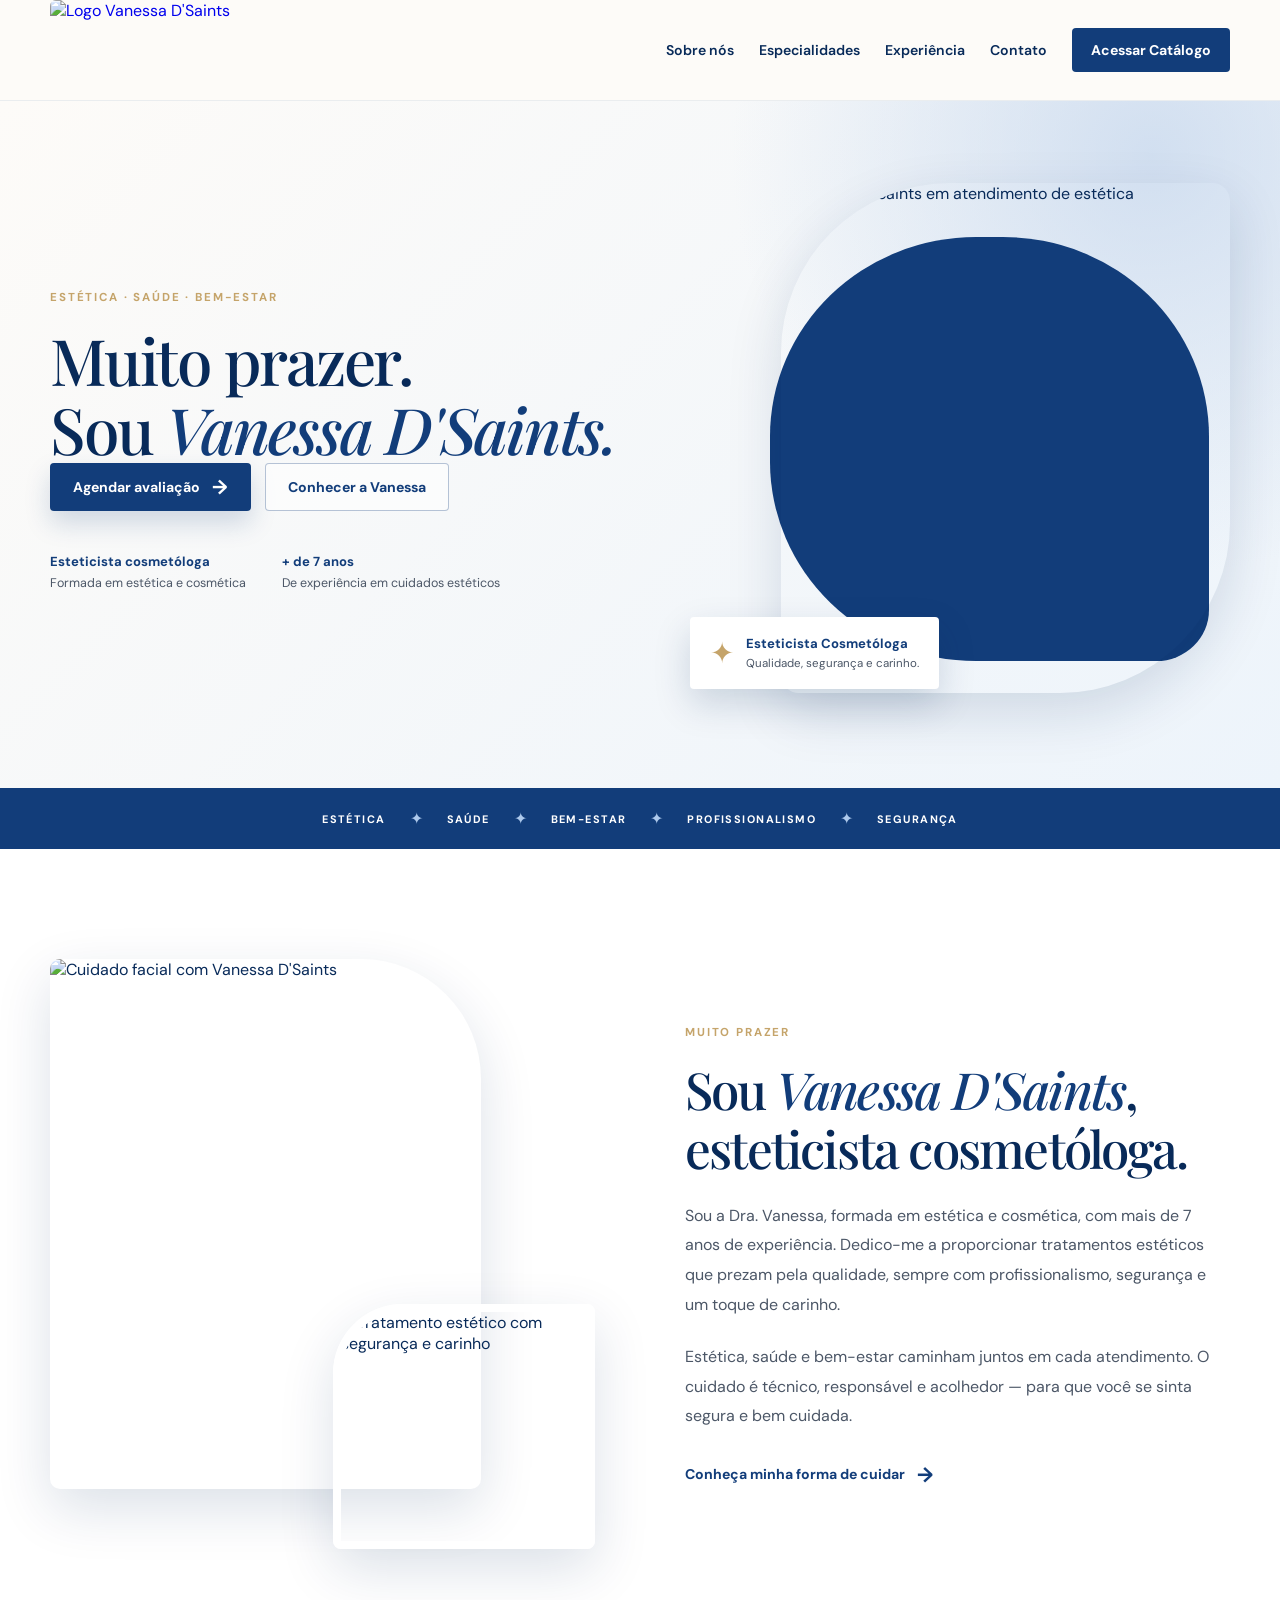
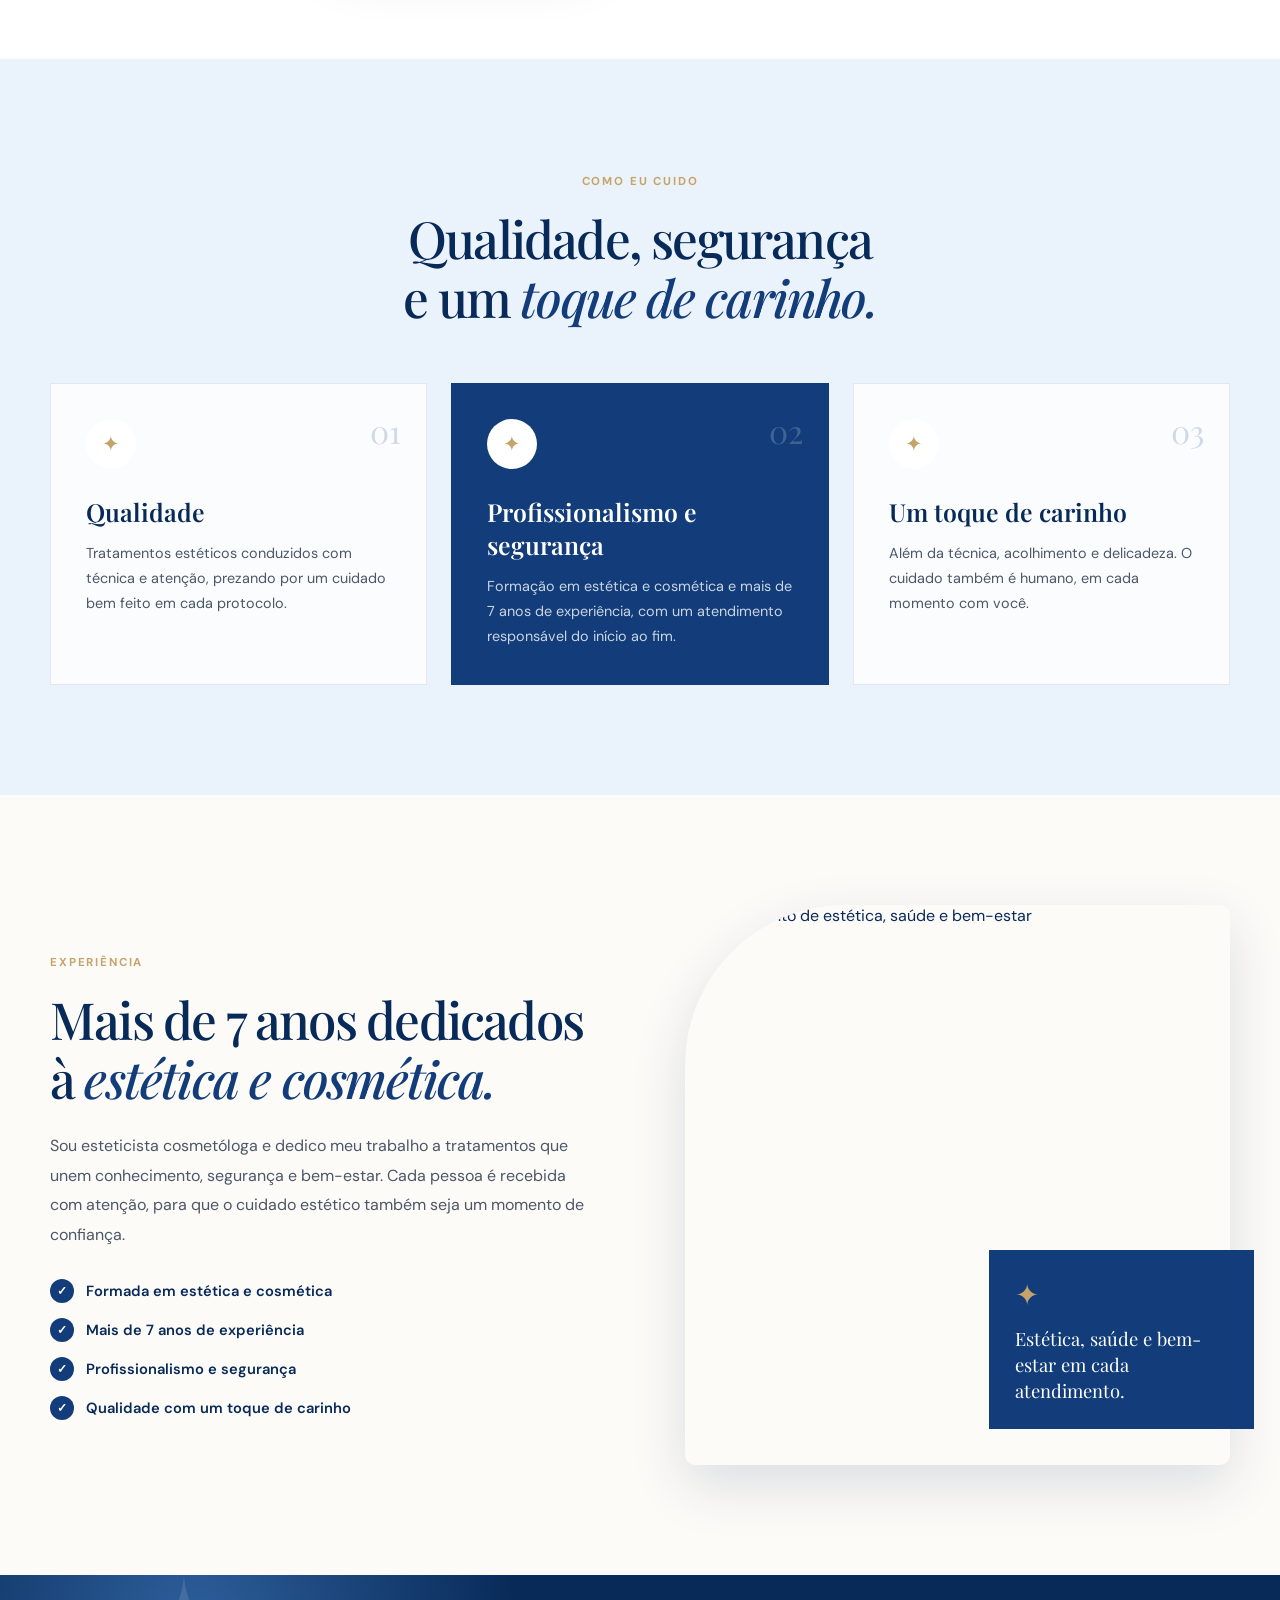
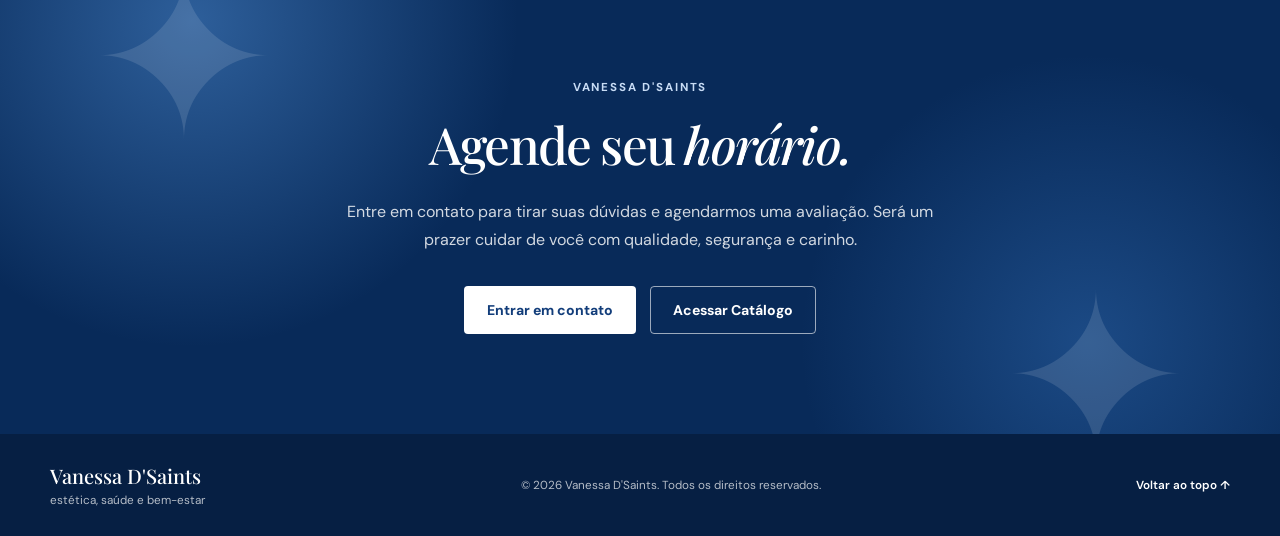
==== index.html @ ae1491d7 "Add files via upload" ====
<!DOCTYPE html>
<html lang="pt-BR">
<head>
    <meta charset="UTF-8">
    <meta name="viewport" content="width=device-width, initial-scale=1.0">
    <title>Vanessa D'Saints | Estética, Saúde e Bem-Estar</title>
    <meta name="description" content="Muito prazer! Sou a Dra. Vanessa, esteticista cosmetóloga formada em estética e cosmética, com mais de 7 anos de experiência.">
    <link rel="stylesheet" href="css/home.css">
</head>
<body>
    <header class="topo">
        <div class="container navegacao">
            <a class="marca" href="#inicio" aria-label="Vanessa D'Saints - Início">
                <img src="assets/logo_branca.jpeg" alt="Logo Vanessa D'Saints">
            </a>

            <button class="menu-mobile" id="menuMobile" type="button" aria-label="Abrir menu" aria-expanded="false">
                <span></span>
                <span></span>
                <span></span>
            </button>

            <nav class="menu" id="menuPrincipal">
                <a href="#sobre">Sobre nós</a>
                <a href="#especialidades">Especialidades</a>
                <a href="#experiencia">Experiência</a>
                <a href="#contato">Contato</a>
                
                <a class="botao botao-menu" href="catalogo.html">Acessar Catálogo</a>
            </nav>
        </div>
    </header>

    <main id="inicio">
        <section class="hero">
            <div class="container hero-conteudo">
                <div class="hero-texto">
                    <span class="selo">ESTÉTICA · SAÚDE · BEM-ESTAR</span>
                    <h1>Muito prazer.<br>Sou <strong>Vanessa D'Saints.</strong></h1>
                    

                    <div class="hero-botoes">
                        <a class="botao botao-primario botao-whatsapp" href="#">Agendar avaliação <span>→</span></a>
                        <a class="botao botao-secundario" href="#sobre">Conhecer a Vanessa</a>
                    </div>

                    <div class="hero-infos">
                        <div>
                            <strong>Esteticista cosmetóloga</strong>
                            <span>Formada em estética e cosmética</span>
                        </div>
                        <div>
                            <strong>+ de 7 anos</strong>
                            <span>De experiência em cuidados estéticos</span>
                        </div>
                    </div>
                </div>

                <div class="hero-imagem">
                    <div class="hero-fundo"></div>
                    <img src="assets/foto-vanessa.jpg" alt="Vanessa D'Saints em atendimento de estética">
                    <div class="cartao-flutuante">
                        <span class="icone-flor">✦</span>
                        <div>
                            <strong>Esteticista Cosmetóloga</strong>
                            <p>Qualidade, segurança e carinho.</p>
                        </div>
                    </div>
                </div>
            </div>
        </section>

        <section class="faixa-destaque" aria-label="Proposta da clínica">
            <div class="container faixa-itens">
                <span>ESTÉTICA</span>
                <i>✦</i>
                <span>SAÚDE</span>
                <i>✦</i>
                <span>BEM-ESTAR</span>
                <i>✦</i>
                <span>PROFISSIONALISMO</span>
                <i>✦</i>
                <span>SEGURANÇA</span>
            </div>
        </section>

        <section class="sobre section" id="sobre">
            <div class="container sobre-grid">
                <div class="sobre-imagens">
                    <img class="imagem-principal" src="assets/dermaplaning.jpg" alt="Cuidado facial com Vanessa D'Saints">
                    <img class="imagem-secundaria" src="assets/peeling-quimico.jpg" alt="Tratamento estético com segurança e carinho">
                </div>

                <div class="sobre-texto">
                    <span class="titulo-pequeno">MUITO PRAZER</span>
                    <h2>Sou <strong>Vanessa D'Saints</strong>, esteticista cosmetóloga.</h2>
                    <p>
                        Sou a Dra. Vanessa, formada em estética e cosmética, com mais de 7 anos de experiência.
                        Dedico-me a proporcionar tratamentos estéticos que prezam pela qualidade, sempre com
                        profissionalismo, segurança e um toque de carinho.
                    </p>
                    <p>
                        Estética, saúde e bem-estar caminham juntos em cada atendimento. O cuidado é técnico,
                        responsável e acolhedor — para que você se sinta segura e bem cuidada.
                    </p>
                    <a class="link-seta" href="#experiencia">Conheça minha forma de cuidar <span>→</span></a>
                </div>
            </div>
        </section>

        <section class="especialidades section" id="especialidades">
            <div class="container">
                <div class="centralizado">
                    <span class="titulo-pequeno">COMO EU CUIDO</span>
                    <h2>Qualidade, segurança<br>e um <strong>toque de carinho.</strong></h2>
                </div>

                <div class="cards-servicos">
                    <article class="card-servico">
                        <span class="numero">01</span>
                        <span class="icone-servico">✦</span>
                        <h3>Qualidade</h3>
                        <p>Tratamentos estéticos conduzidos com técnica e atenção, prezando por um cuidado bem feito em cada protocolo.</p>
                    </article>

                    <article class="card-servico destaque">
                        <span class="numero">02</span>
                        <span class="icone-servico">✦</span>
                        <h3>Profissionalismo e segurança</h3>
                        <p>Formação em estética e cosmética e mais de 7 anos de experiência, com um atendimento responsável do início ao fim.</p>
                    </article>

                    <article class="card-servico">
                        <span class="numero">03</span>
                        <span class="icone-servico">✦</span>
                        <h3>Um toque de carinho</h3>
                        <p>Além da técnica, acolhimento e delicadeza. O cuidado também é humano, em cada momento com você.</p>
                    </article>
                </div>
            </div>
        </section>

        <section class="experiencia section" id="experiencia">
            <div class="container experiencia-grid">
                <div class="experiencia-texto">
                    <span class="titulo-pequeno">EXPERIÊNCIA</span>
                    <h2>Mais de 7 anos dedicados à <strong>estética e cosmética.</strong></h2>
                    <p>
                        Sou esteticista cosmetóloga e dedico meu trabalho a tratamentos que unem conhecimento,
                        segurança e bem-estar. Cada pessoa é recebida com atenção, para que o cuidado estético
                        também seja um momento de confiança.
                    </p>

                    <ul class="lista-diferenciais">
                        <li><span>✓</span> Formada em estética e cosmética</li>
                        <li><span>✓</span> Mais de 7 anos de experiência</li>
                        <li><span>✓</span> Profissionalismo e segurança</li>
                        <li><span>✓</span> Qualidade com um toque de carinho</li>
                    </ul>
                </div>

                <div class="galeria">
                    <img src="assets/massagem-relaxante.jpg" alt="Atendimento de estética, saúde e bem-estar">
                    <div class="galeria-card">
                        <span>✦</span>
                        <p>Estética, saúde e bem-estar em cada atendimento.</p>
                    </div>
                </div>
            </div>
        </section>

        <section class="cta" id="contato">
            <div class="container cta-conteudo">
                <span class="titulo-pequeno claro">VANESSA D'SAINTS</span>
                <h2>Agende seu <strong>horário.</strong></h2>
                <p>
                    Entre em contato para tirar suas dúvidas e agendarmos uma avaliação.
                    Será um prazer cuidar de você com qualidade, segurança e carinho.
                </p>

                <div class="cta-botoes">
                    <a class="botao botao-claro botao-whatsapp" id="botaoWhatsapp" href="#">Entrar em contato</a>
                    <a class="botao botao-contorno-claro" href="catalogo.html">Acessar Catálogo</a>
                </div>
            </div>
        </section>
    </main>

    <footer class="rodape">
        <div class="container rodape-conteudo">
            <div class="rodape-marca">
                <strong>Vanessa D'Saints</strong>
                <span>estética, saúde e bem-estar</span>
            </div>
            <p>© <span id="anoAtual">2026</span> Vanessa D'Saints. Todos os direitos reservados.</p>
            <a class="voltar-topo" href="#inicio">Voltar ao topo ↑</a>
        </div>
    </footer>

    <script src="js/home.js"></script>
<script type="module" src="https://static.cloudflareinsights.com/beacon.min.js/v31edd6df95cf4e85bb4c19e7a9bdbcba1788362987495" integrity="sha512-iIg7k2xntmwu6/uSb5tpc/hySgZc4eoL31yB29W6tJFo2akwjPWcEqnCEdJvGexCL0KEQwVYv5BlowfhVz26hg==" data-cf-beacon='{"version":"2024.11.0","token":"55d6c902a8a143b1ab6c5051b2a1f75b","spa":2}' crossorigin="anonymous"></script>
</body>
</html>
---- css/home.css ----
@import url("https://fonts.googleapis.com/css2?family=DM+Sans:wght@400;500;600;700&family=Playfair+Display:ital,wght@0,500;0,600;0,700;1,500;1,600&display=swap");

:root {
    --azul-principal: #123d7a;
    --azul-escuro: #082a59;
    --azul-claro: #eaf2fb;
    --azul-suave: #d9e7f7;
    --branco: #ffffff;
    --creme: #fdfbf8;
    --cinza-texto: #4c5767;
    --cinza-claro: #edf1f6;
    --dourado: #c5a46a;
    --sombra: 0 20px 55px rgba(10, 43, 89, 0.14);
}

* {
    margin: 0;
    padding: 0;
    box-sizing: border-box;
}

html {
    scroll-behavior: smooth;
}

body {
    background-color: var(--creme);
    color: var(--azul-escuro);
    font-family: "DM Sans", sans-serif;
    overflow-x: hidden;
}

img {
    max-width: 100%;
    display: block;
}

a {
    text-decoration: none;
}

.container {
    width: min(1180px, calc(100% - 48px));
    margin: 0 auto;
}

.section {
    padding: 110px 0;
}

.topo {
    position: sticky;
    top: 0;
    z-index: 100;
    background: rgba(253, 251, 248, 0.94);
    backdrop-filter: blur(12px);
    border-bottom: 1px solid rgba(18, 61, 122, 0.08);
}

.navegacao {
    min-height: 86px;
    display: flex;
    align-items: center;
    justify-content: space-between;
    gap: 30px;
}

.marca {
    display: flex;
    align-items: center;
}

.marca img {
    width: 500px;
    height: 100px;
    object-fit: contain;
    object-position: center;
    border-radius: 6px;
}

.menu {
    display: flex;
    align-items: center;
    gap: 25px;
}

.menu > a:not(.botao) {
    color: var(--azul-escuro);
    font-size: 0.88rem;
    font-weight: 600;
    transition: color 0.25s ease;
}

.menu > a:not(.botao):hover {
    color: var(--dourado);
}

.botao {
    border: 1px solid transparent;
    border-radius: 4px;
    display: inline-flex;
    align-items: center;
    justify-content: center;
    gap: 12px;
    padding: 14px 22px;
    font-size: 0.88rem;
    font-weight: 700;
    transition: transform 0.25s ease, background 0.25s ease, box-shadow 0.25s ease;
}

.botao:hover {
    transform: translateY(-3px);
}

.botao-menu {
    background: var(--azul-principal);
    color: var(--branco);
    padding: 12px 18px;
}

.botao-menu:hover {
    background: var(--azul-escuro);
    box-shadow: 0 10px 20px rgba(18, 61, 122, 0.2);
}

.menu-mobile {
    display: none;
    border: 0;
    background: transparent;
    cursor: pointer;
}

.menu-mobile span {
    width: 25px;
    height: 2px;
    display: block;
    background: var(--azul-principal);
    margin: 5px 0;
}

.hero {
    background:
        radial-gradient(circle at 90% 8%, rgba(198, 215, 237, 0.75), transparent 32%),
        linear-gradient(135deg, #fdfbf8 0%, #edf4fb 100%);
    padding: 72px 0 85px;
    overflow: hidden;
}

.hero-conteudo {
    display: grid;
    grid-template-columns: 1.05fr 0.95fr;
    align-items: center;
    gap: 68px;
}

.selo,
.titulo-pequeno {
    display: inline-block;
    color: var(--dourado);
    font-size: 0.72rem;
    font-weight: 700;
    letter-spacing: 0.16em;
    margin-bottom: 20px;
}

.hero h1,
.sobre h2,
.especialidades h2,
.experiencia h2,
.cta h2 {
    font-family: "Playfair Display", serif;
    font-weight: 500;
    letter-spacing: -0.035em;
}

.hero h1 {
    max-width: 650px;
    font-size: clamp(2.6rem, 5vw, 4.7rem);
    line-height: 1.08;
    color: var(--azul-escuro);
}

.hero h1 strong,
.sobre h2 strong,
.especialidades h2 strong,
.experiencia h2 strong,
.cta h2 strong {
    color: var(--azul-principal);
    font-style: italic;
    font-weight: 500;
}

.hero-texto > p {
    max-width: 580px;
    color: var(--cinza-texto);
    font-size: 1.03rem;
    line-height: 1.8;
    margin: 25px 0 32px;
}

.hero-botoes,
.cta-botoes {
    display: flex;
    flex-wrap: wrap;
    gap: 14px;
}

.botao-primario {
    color: var(--branco);
    background: var(--azul-principal);
    box-shadow: 0 12px 26px rgba(18, 61, 122, 0.18);
}

.botao-primario:hover {
    background: var(--azul-escuro);
}

.botao-primario span,
.botao-claro span {
    font-size: 1.25rem;
    line-height: 0;
}

.botao-secundario {
    color: var(--azul-principal);
    border-color: rgba(18, 61, 122, 0.3);
    background: rgba(255, 255, 255, 0.55);
}

.botao-secundario:hover {
    background: var(--branco);
}

.hero-infos {
    display: flex;
    gap: 36px;
    margin-top: 42px;
}

.hero-infos div {
    display: flex;
    flex-direction: column;
    gap: 5px;
}

.hero-infos strong {
    color: var(--azul-principal);
    font-size: 0.82rem;
}

.hero-infos span {
    color: var(--cinza-texto);
    font-size: 0.78rem;
}

.hero-imagem {
    position: relative;
    min-height: 530px;
    display: flex;
    justify-content: flex-end;
    align-items: center;
}

.hero-fundo {
    position: absolute;
    top: 12%;
    right: 4%;
    width: 83%;
    height: 80%;
    border-radius: 47% 47% 12% 47%;
    background: var(--azul-principal);
}

.hero-imagem > img {
    position: relative;
    z-index: 1;
    width: 85%;
    height: 510px;
    object-fit: cover;
    object-position: center;
    border-radius: 170px 18px 170px 18px;
    box-shadow: var(--sombra);
}

.cartao-flutuante {
    position: absolute;
    z-index: 2;
    bottom: 14px;
    left: -12px;
    display: flex;
    align-items: center;
    gap: 12px;
    padding: 17px 20px;
    border-radius: 4px;
    background: var(--branco);
    box-shadow: 0 15px 36px rgba(7, 42, 89, 0.17);
}

.icone-flor {
    color: var(--dourado);
    font-size: 1.8rem;
}

.cartao-flutuante strong {
    display: block;
    color: var(--azul-principal);
    font-size: 0.82rem;
}

.cartao-flutuante p {
    margin-top: 4px;
    color: var(--cinza-texto);
    font-size: 0.72rem;
}

.faixa-destaque {
    background: var(--azul-principal);
    color: var(--branco);
    padding: 20px 0;
}

.faixa-itens {
    display: flex;
    align-items: center;
    justify-content: center;
    gap: 24px;
    flex-wrap: wrap;
}

.faixa-itens span {
    font-size: 0.68rem;
    font-weight: 700;
    letter-spacing: 0.13em;
}

.faixa-itens i {
    color: #adc9ec;
    font-style: normal;
}

.sobre {
    background: var(--branco);
}

.sobre-grid,
.experiencia-grid {
    display: grid;
    grid-template-columns: 1fr 1fr;
    align-items: center;
    gap: 90px;
}

.sobre-imagens {
    position: relative;
    min-height: 590px;
}

.imagem-principal {
    width: 79%;
    height: 530px;
    object-fit: cover;
    border-radius: 10px 120px 10px 10px;
    box-shadow: var(--sombra);
}

.imagem-secundaria {
    width: 48%;
    height: 245px;
    position: absolute;
    right: 0;
    bottom: 0;
    object-fit: cover;
    border: 8px solid var(--branco);
    border-radius: 70px 8px 8px 8px;
    box-shadow: var(--sombra);
}

.sobre h2,
.especialidades h2,
.experiencia h2,
.cta h2 {
    font-size: clamp(2.2rem, 4vw, 3.65rem);
    line-height: 1.15;
}

.sobre-texto > p,
.experiencia-texto > p {
    color: var(--cinza-texto);
    font-size: 1rem;
    line-height: 1.85;
    margin-top: 23px;
}

.link-seta {
    display: inline-flex;
    gap: 12px;
    align-items: center;
    margin-top: 30px;
    color: var(--azul-principal);
    font-size: 0.88rem;
    font-weight: 700;
}

.link-seta span {
    font-size: 1.3rem;
}

.especialidades {
    background: var(--azul-claro);
}

.centralizado {
    max-width: 770px;
    margin: 0 auto;
    text-align: center;
}

.cards-servicos {
    display: grid;
    grid-template-columns: repeat(3, 1fr);
    gap: 24px;
    margin-top: 56px;
}

.card-servico {
    position: relative;
    min-height: 290px;
    padding: 35px;
    background: rgba(255, 255, 255, 0.76);
    border: 1px solid rgba(18, 61, 122, 0.1);
    transition: transform 0.25s ease, box-shadow 0.25s ease;
}

.card-servico:hover {
    transform: translateY(-8px);
    box-shadow: var(--sombra);
}

.card-servico.destaque {
    background: var(--azul-principal);
    color: var(--branco);
}

.numero {
    position: absolute;
    top: 25px;
    right: 25px;
    color: rgba(18, 61, 122, 0.18);
    font-family: "Playfair Display", serif;
    font-size: 2rem;
}

.destaque .numero {
    color: rgba(255, 255, 255, 0.2);
}

.icone-servico {
    display: inline-flex;
    align-items: center;
    justify-content: center;
    width: 50px;
    height: 50px;
    margin-bottom: 26px;
    border-radius: 50%;
    color: var(--dourado);
    background: var(--branco);
    font-size: 1.3rem;
}

.card-servico h3 {
    margin-bottom: 13px;
    font-family: "Playfair Display", serif;
    font-size: 1.55rem;
    font-weight: 600;
}

.card-servico p {
    color: var(--cinza-texto);
    font-size: 0.9rem;
    line-height: 1.75;
}

.card-servico.destaque p {
    color: rgba(255, 255, 255, 0.78);
}

.experiencia {
    background: var(--creme);
}

.lista-diferenciais {
    display: grid;
    gap: 15px;
    margin-top: 30px;
    list-style: none;
}

.lista-diferenciais li {
    display: flex;
    align-items: center;
    gap: 12px;
    color: var(--azul-escuro);
    font-size: 0.92rem;
    font-weight: 600;
}

.lista-diferenciais span {
    width: 24px;
    height: 24px;
    display: inline-flex;
    align-items: center;
    justify-content: center;
    color: var(--branco);
    background: var(--azul-principal);
    border-radius: 50%;
    font-size: 0.75rem;
}

.galeria {
    position: relative;
}

.galeria > img {
    width: 100%;
    height: 560px;
    object-fit: cover;
    border-radius: 160px 10px 10px 10px;
    box-shadow: var(--sombra);
}

.galeria-card {
    position: absolute;
    right: -24px;
    bottom: 36px;
    width: 265px;
    padding: 26px;
    color: var(--branco);
    background: var(--azul-principal);
}

.galeria-card span {
    display: block;
    margin-bottom: 12px;
    color: var(--dourado);
    font-size: 1.8rem;
}

.galeria-card p {
    font-family: "Playfair Display", serif;
    font-size: 1.15rem;
    line-height: 1.4;
}

.cta {
    position: relative;
    overflow: hidden;
    padding: 100px 0;
    color: var(--branco);
    text-align: center;
    background:
        radial-gradient(circle at 15% 10%, rgba(76, 138, 208, 0.55), transparent 28%),
        radial-gradient(circle at 85% 80%, rgba(47, 106, 177, 0.5), transparent 25%),
        var(--azul-escuro);
}

.cta::before,
.cta::after {
    position: absolute;
    content: "✦";
    color: rgba(255, 255, 255, 0.12);
    font-size: 14rem;
}

.cta::before {
    top: -60px;
    left: 7%;
}

.cta::after {
    bottom: -90px;
    right: 7%;
}

.cta-conteudo {
    position: relative;
    z-index: 1;
    max-width: 800px;
}

.titulo-pequeno.claro {
    color: #c8dcf5;
}

.cta h2 strong {
    color: var(--branco);
}

.cta p {
    max-width: 610px;
    margin: 24px auto 32px;
    color: rgba(255, 255, 255, 0.82);
    line-height: 1.75;
}

.cta-botoes {
    justify-content: center;
}

.botao-claro {
    color: var(--azul-principal);
    background: var(--branco);
}

.botao-claro:hover {
    box-shadow: 0 14px 30px rgba(0, 0, 0, 0.2);
}

.botao-contorno-claro {
    color: var(--branco);
    border-color: rgba(255, 255, 255, 0.6);
}

.botao-contorno-claro:hover {
    background: rgba(255, 255, 255, 0.12);
}

.rodape {
    padding: 28px 0;
    color: rgba(255, 255, 255, 0.7);
    background: #061f43;
}

.rodape-conteudo {
    display: flex;
    align-items: center;
    justify-content: space-between;
    gap: 22px;
}

.rodape-marca {
    display: flex;
    flex-direction: column;
    gap: 3px;
}

.rodape-marca strong {
    color: var(--branco);
    font-family: "Playfair Display", serif;
    font-size: 1.25rem;
    font-weight: 500;
}

.rodape-marca span,
.rodape p,
.voltar-topo {
    font-size: 0.73rem;
}

.voltar-topo {
    color: var(--branco);
    font-weight: 600;
}

@media (max-width: 950px) {
    .hero-conteudo,
    .sobre-grid,
    .experiencia-grid {
        grid-template-columns: 1fr;
        gap: 52px;
    }

    .hero-texto {
        text-align: center;
    }

    .hero-texto > p {
        margin-left: auto;
        margin-right: auto;
    }

    .hero-botoes,
    .hero-infos {
        justify-content: center;
    }

    .hero-imagem {
        max-width: 600px;
        width: 100%;
        margin: 0 auto;
    }

    .sobre-imagens {
        max-width: 650px;
        width: 100%;
        margin: 0 auto;
    }

    .sobre-texto,
    .experiencia-texto {
        max-width: 700px;
        margin: 0 auto;
    }

    .galeria {
        max-width: 650px;
        width: 100%;
        margin: 0 auto;
    }

    .cards-servicos {
        grid-template-columns: 1fr;
        max-width: 650px;
        margin-left: auto;
        margin-right: auto;
    }

    .card-servico {
        min-height: auto;
    }
}

@media (max-width: 760px) {
    .container {
        width: min(100% - 32px, 1180px);
    }

    .section {
        padding: 78px 0;
    }

    .navegacao {
        min-height: 76px;
    }

    .marca img {
        width: 128px;
        height: 54px;
    }

    .menu-mobile {
        display: block;
    }

    .menu {
        position: absolute;
        top: 76px;
        left: 0;
        width: 100%;
        display: none;
        flex-direction: column;
        align-items: stretch;
        gap: 0;
        padding: 18px 24px 25px;
        background: var(--creme);
        border-bottom: 1px solid rgba(18, 61, 122, 0.08);
    }

    .menu.ativo {
        display: flex;
    }

    .menu > a:not(.botao) {
        padding: 13px 0;
    }

    .botao-menu {
        margin-top: 12px;
    }

    .hero {
        padding-top: 52px;
    }

    .hero h1 {
        font-size: 2.6rem;
    }

    .hero-infos {
        gap: 18px;
        align-items: flex-start;
    }

    .hero-imagem {
        min-height: 420px;
    }

    .hero-imagem > img {
        width: 88%;
        height: 395px;
        border-radius: 110px 14px 110px 14px;
    }

    .cartao-flutuante {
        left: 0;
        bottom: 0;
        padding: 13px 15px;
    }

    .sobre-imagens {
        min-height: 430px;
    }

    .imagem-principal {
        height: 390px;
    }

    .imagem-secundaria {
        height: 180px;
    }

    .galeria > img {
        height: 420px;
        border-radius: 110px 10px 10px 10px;
    }

    .galeria-card {
        right: 0;
        bottom: 20px;
        width: 235px;
        padding: 20px;
    }

    .rodape-conteudo {
        flex-direction: column;
        text-align: center;
    }
}

@media (max-width: 420px) {
    .hero h1 {
        font-size: 2.25rem;
    }

    .hero-botoes,
    .cta-botoes {
        flex-direction: column;
    }

    .hero-botoes .botao,
    .cta-botoes .botao {
        width: 100%;
    }

    .hero-infos {
        flex-direction: column;
        text-align: left;
    }

    .faixa-itens {
        gap: 10px;
    }

    .faixa-itens i {
        display: none;
    }

    .faixa-itens span {
        width: 100%;
        text-align: center;
    }

    .sobre-imagens {
        min-height: 350px;
    }

    .imagem-principal {
        height: 320px;
    }

    .imagem-secundaria {
        height: 140px;
        width: 50%;
    }

    .galeria > img {
        height: 360px;
    }

    .galeria-card {
        position: relative;
        bottom: auto;
        width: 100%;
        margin-top: -5px;
    }
}
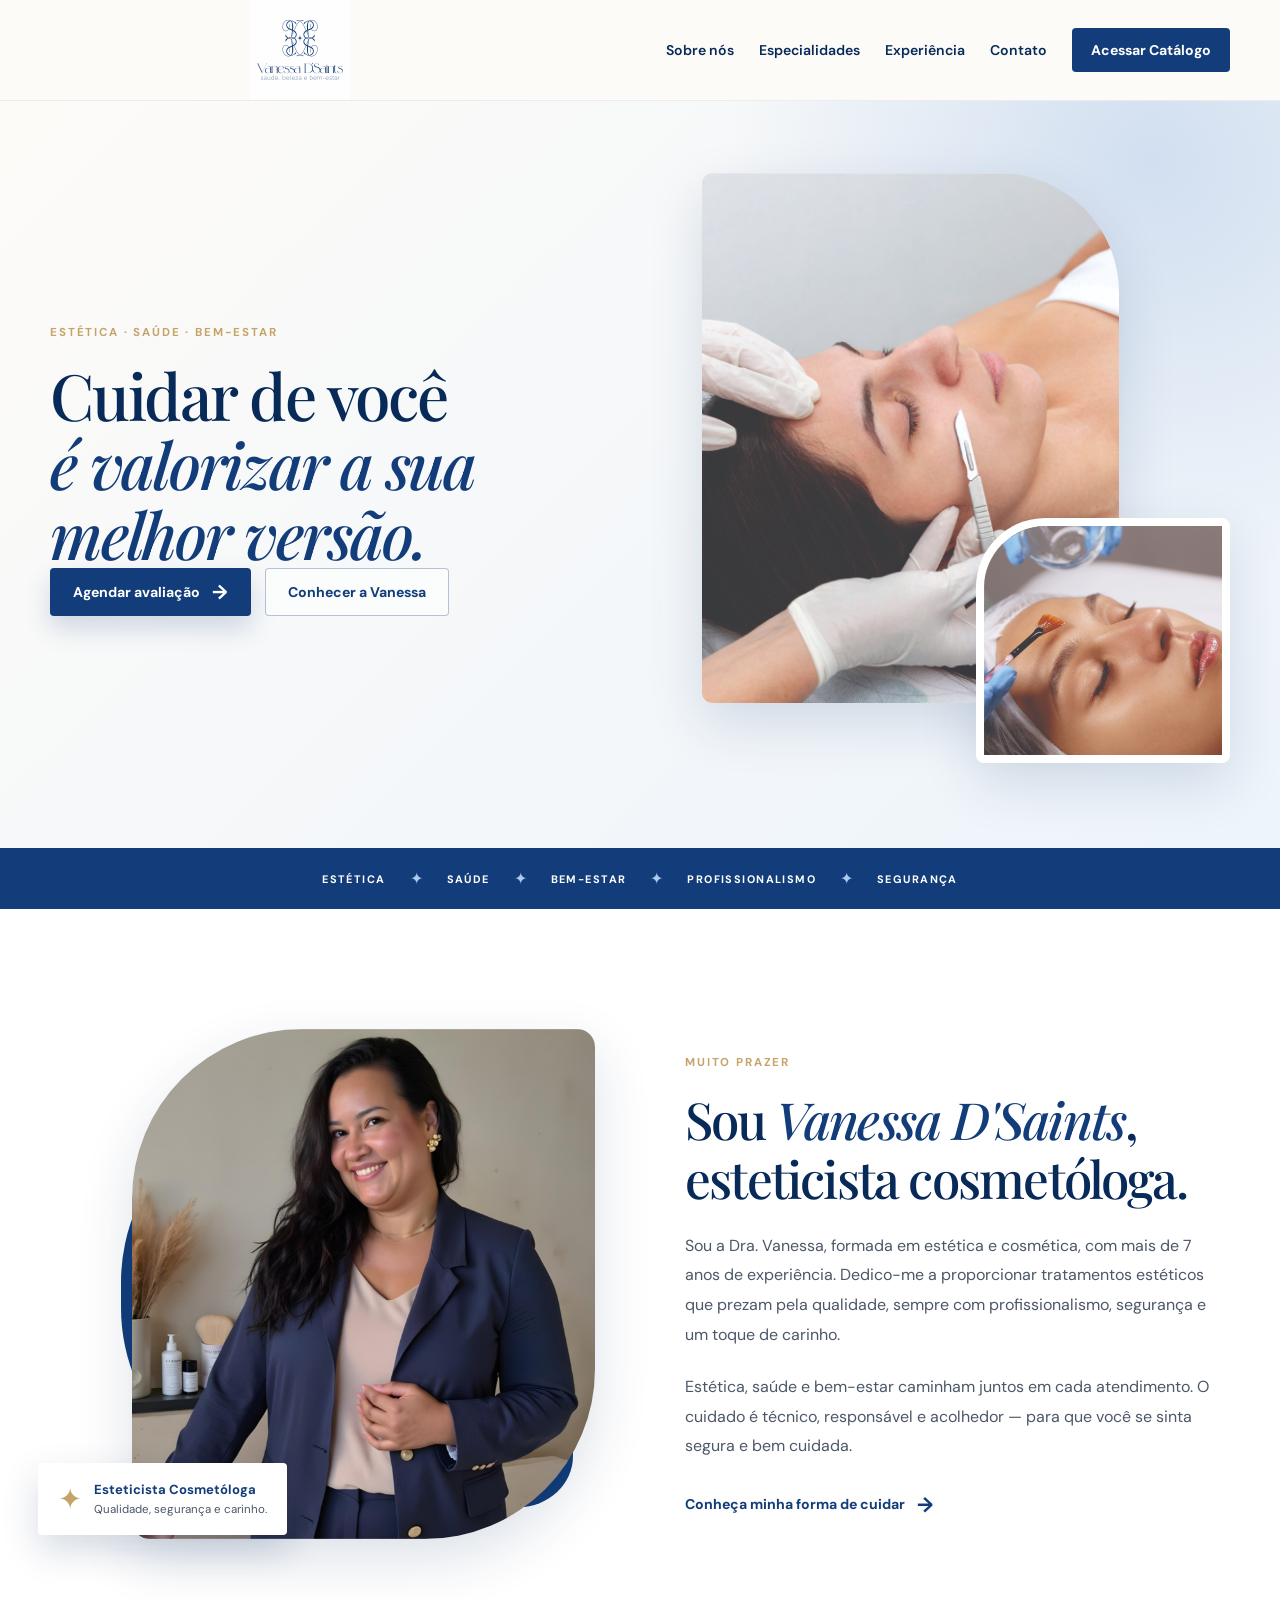
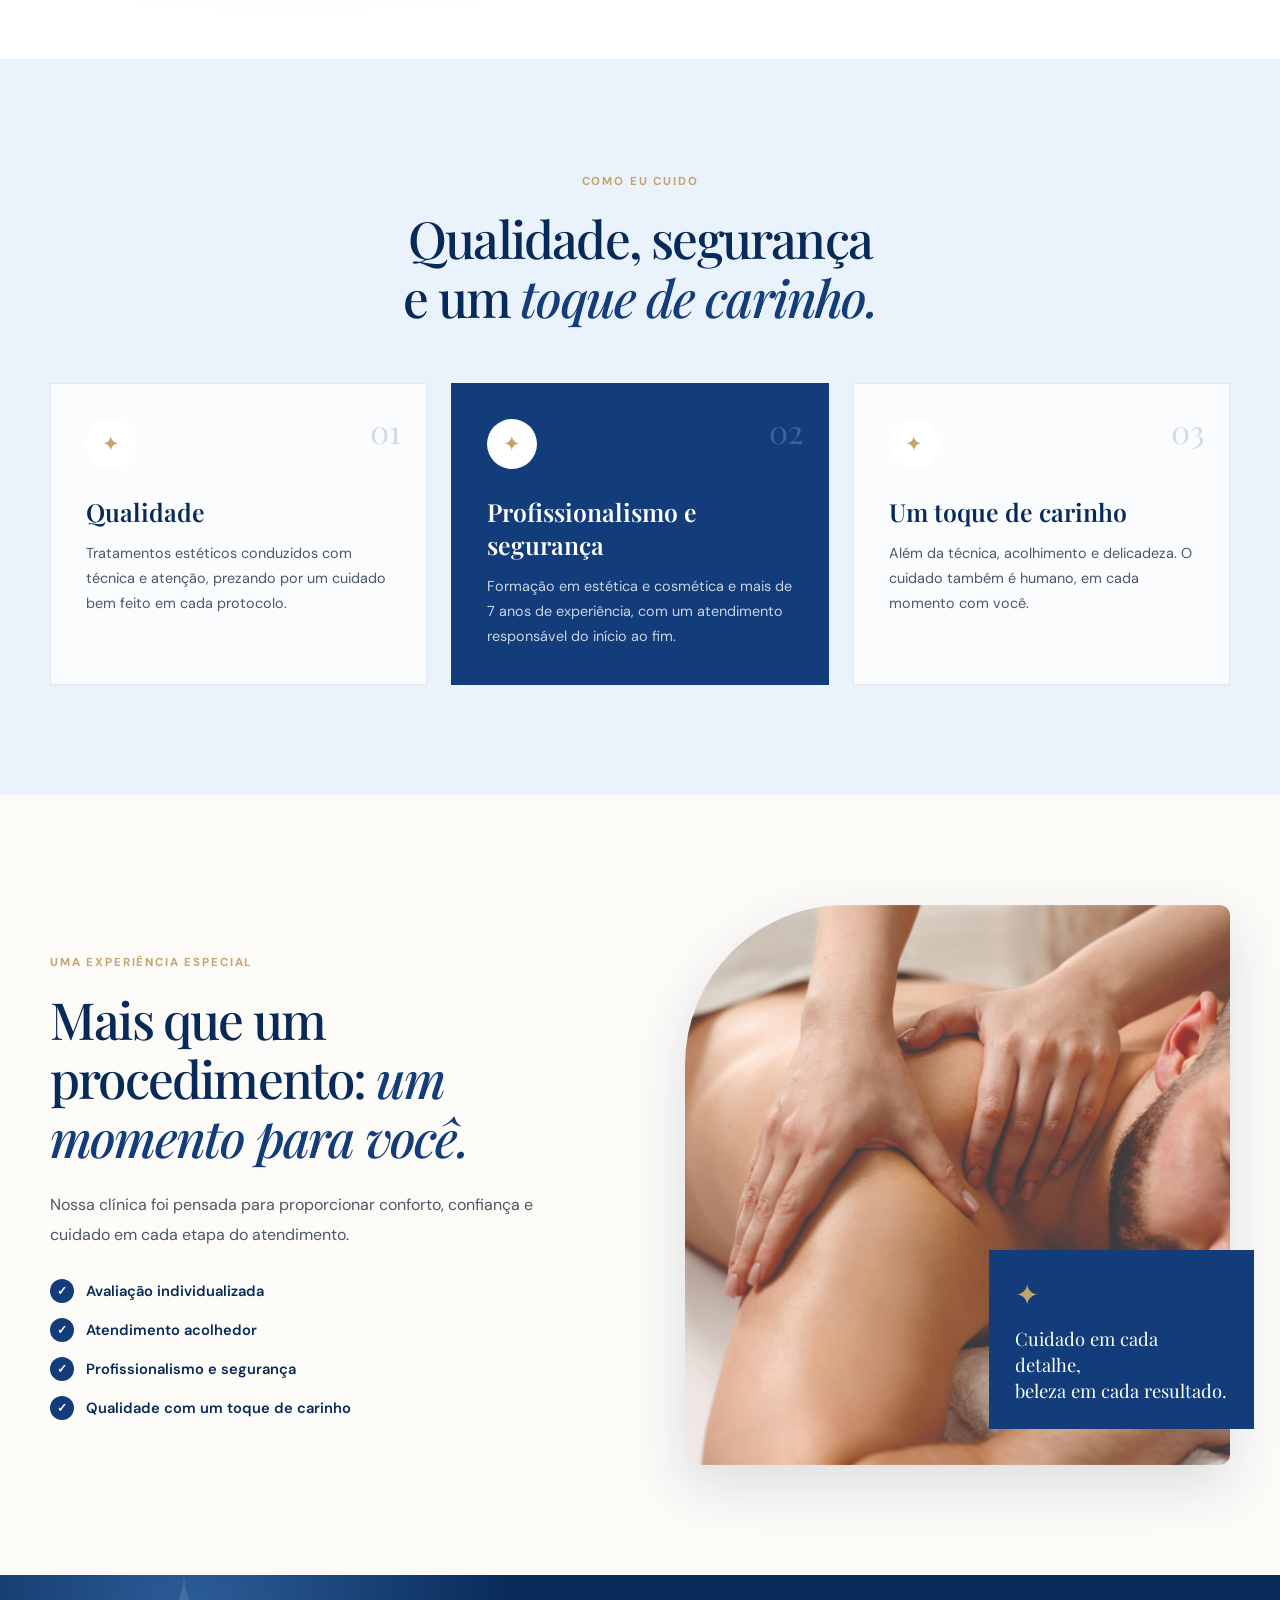
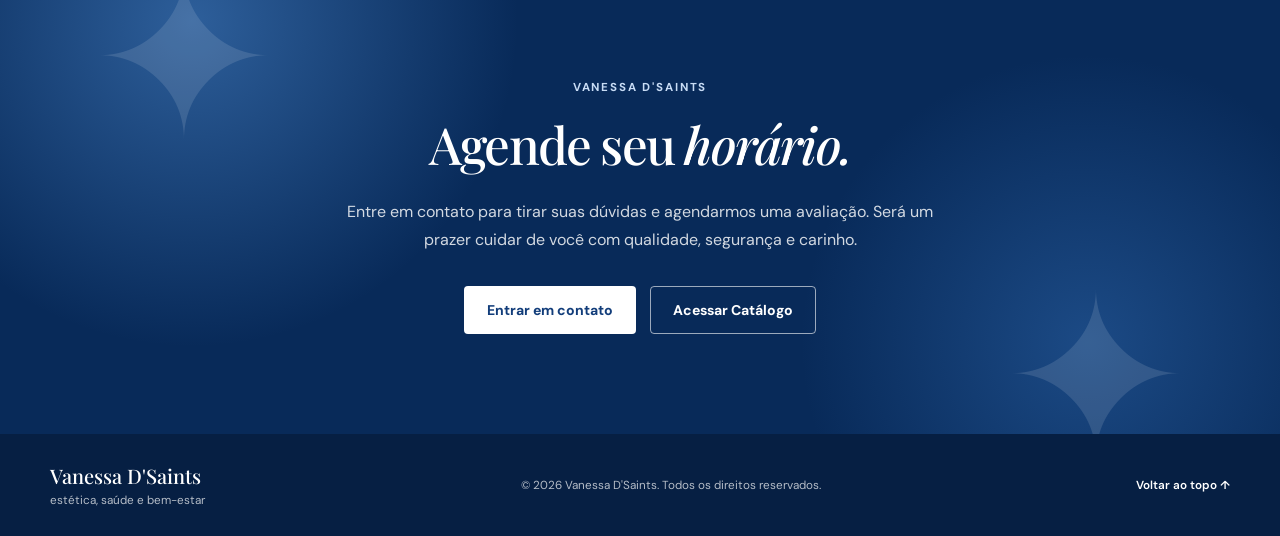
==== commit 928dfe9b: "Add files via upload" ====
--- a/index.html
+++ b/index.html
@@ -36,38 +36,23 @@
             <div class="container hero-conteudo">
                 <div class="hero-texto">
                     <span class="selo">ESTÉTICA · SAÚDE · BEM-ESTAR</span>
-                    <h1>Muito prazer.<br>Sou <strong>Vanessa D'Saints.</strong></h1>
+                    <h1>Cuidar de você <strong><br>é valorizar a sua<br>melhor versão.</strong></h1>
                     
 
                     <div class="hero-botoes">
                         <a class="botao botao-primario botao-whatsapp" href="#">Agendar avaliação <span>→</span></a>
                         <a class="botao botao-secundario" href="#sobre">Conhecer a Vanessa</a>
                     </div>
-
-                    <div class="hero-infos">
-                        <div>
-                            <strong>Esteticista cosmetóloga</strong>
-                            <span>Formada em estética e cosmética</span>
-                        </div>
-                        <div>
-                            <strong>+ de 7 anos</strong>
-                            <span>De experiência em cuidados estéticos</span>
-                        </div>
-                    </div>
+                    
                 </div>
 
                 <div class="hero-imagem">
-                    <div class="hero-fundo"></div>
-                    <img src="assets/foto-vanessa.jpg" alt="Vanessa D'Saints em atendimento de estética">
-                    <div class="cartao-flutuante">
-                        <span class="icone-flor">✦</span>
-                        <div>
-                            <strong>Esteticista Cosmetóloga</strong>
-                            <p>Qualidade, segurança e carinho.</p>
-                        </div>
+                    <div class="sobre-imagens">
+                        <img class="imagem-principal" src="assets/dermaplaning.jpg" alt="Cuidado facial com Vanessa D'Saints">
+                        <img class="imagem-secundaria" src="assets/peeling-quimico.jpg" alt="Tratamento estético com segurança e carinho">
                     </div>
                 </div>
-            </div>
+            </div>        
         </section>
 
         <section class="faixa-destaque" aria-label="Proposta da clínica">
@@ -86,9 +71,16 @@
 
         <section class="sobre section" id="sobre">
             <div class="container sobre-grid">
-                <div class="sobre-imagens">
-                    <img class="imagem-principal" src="assets/dermaplaning.jpg" alt="Cuidado facial com Vanessa D'Saints">
-                    <img class="imagem-secundaria" src="assets/peeling-quimico.jpg" alt="Tratamento estético com segurança e carinho">
+                <div class="hero-imagem">
+                    <div class="hero-fundo"></div>
+                    <img src="assets/foto-vanessa.jpg" alt="Vanessa D'Saints em atendimento de estética">
+                    <div class="cartao-flutuante">
+                        <span class="icone-flor">✦</span>
+                        <div>
+                            <strong>Esteticista Cosmetóloga</strong>
+                            <p>Qualidade, segurança e carinho.</p>
+                        </div>
+                    </div>
                 </div>
 
                 <div class="sobre-texto">
@@ -143,17 +135,16 @@
         <section class="experiencia section" id="experiencia">
             <div class="container experiencia-grid">
                 <div class="experiencia-texto">
-                    <span class="titulo-pequeno">EXPERIÊNCIA</span>
-                    <h2>Mais de 7 anos dedicados à <strong>estética e cosmética.</strong></h2>
+                    <span class="titulo-pequeno">UMA EXPERIÊNCIA ESPECIAL</span>
+                    <h2> Mais que um procedimento: <strong>um momento para você.</strong></h2>
                     <p>
-                        Sou esteticista cosmetóloga e dedico meu trabalho a tratamentos que unem conhecimento,
-                        segurança e bem-estar. Cada pessoa é recebida com atenção, para que o cuidado estético
-                        também seja um momento de confiança.
+                        Nossa clínica foi pensada para proporcionar conforto,
+                        confiança e cuidado em cada etapa do atendimento.
                     </p>
 
                     <ul class="lista-diferenciais">
-                        <li><span>✓</span> Formada em estética e cosmética</li>
-                        <li><span>✓</span> Mais de 7 anos de experiência</li>
+                        <li><span>✓</span> Avaliação individualizada</li>
+                        <li><span>✓</span> Atendimento acolhedor</li>
                         <li><span>✓</span> Profissionalismo e segurança</li>
                         <li><span>✓</span> Qualidade com um toque de carinho</li>
                     </ul>
@@ -163,7 +154,8 @@
                     <img src="assets/massagem-relaxante.jpg" alt="Atendimento de estética, saúde e bem-estar">
                     <div class="galeria-card">
                         <span>✦</span>
-                        <p>Estética, saúde e bem-estar em cada atendimento.</p>
+                        <p>Cuidado em cada detalhe,<br>
+                            beleza em cada resultado.</p>
                     </div>
                 </div>
             </div>
